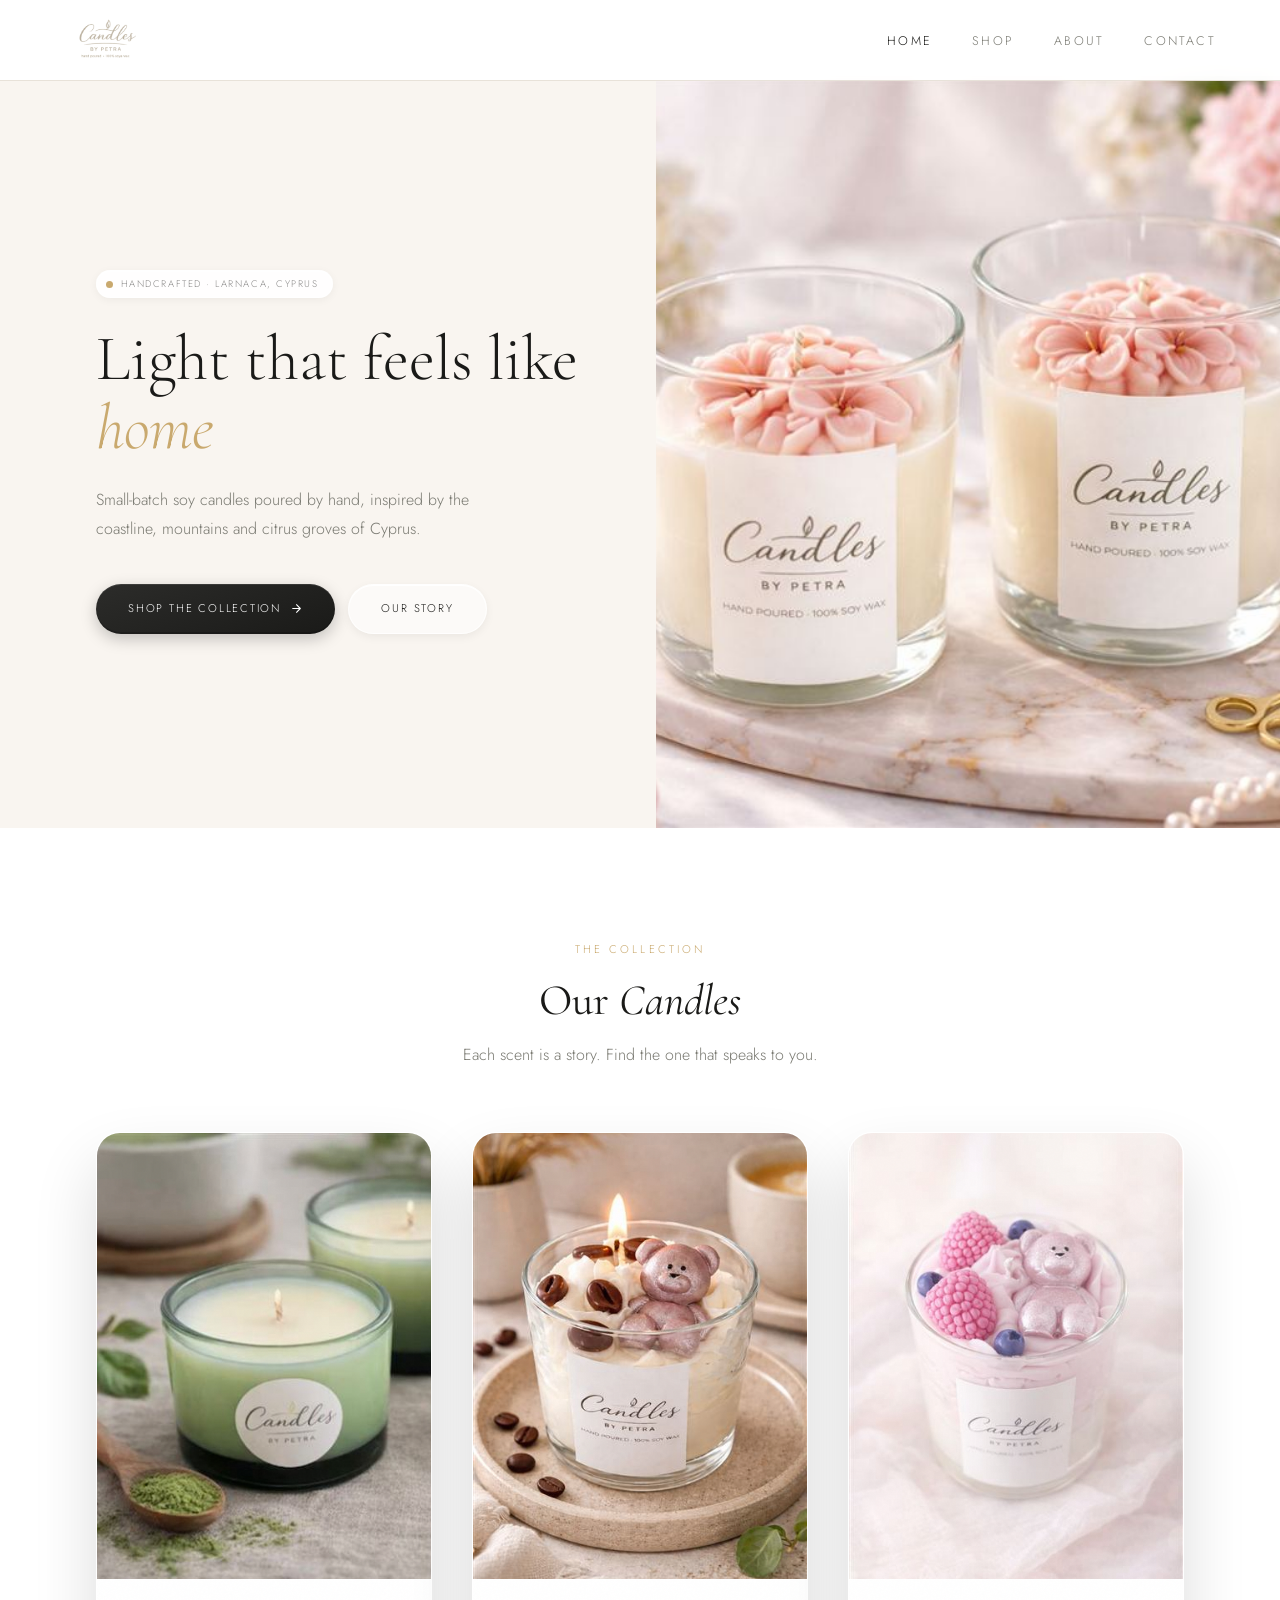
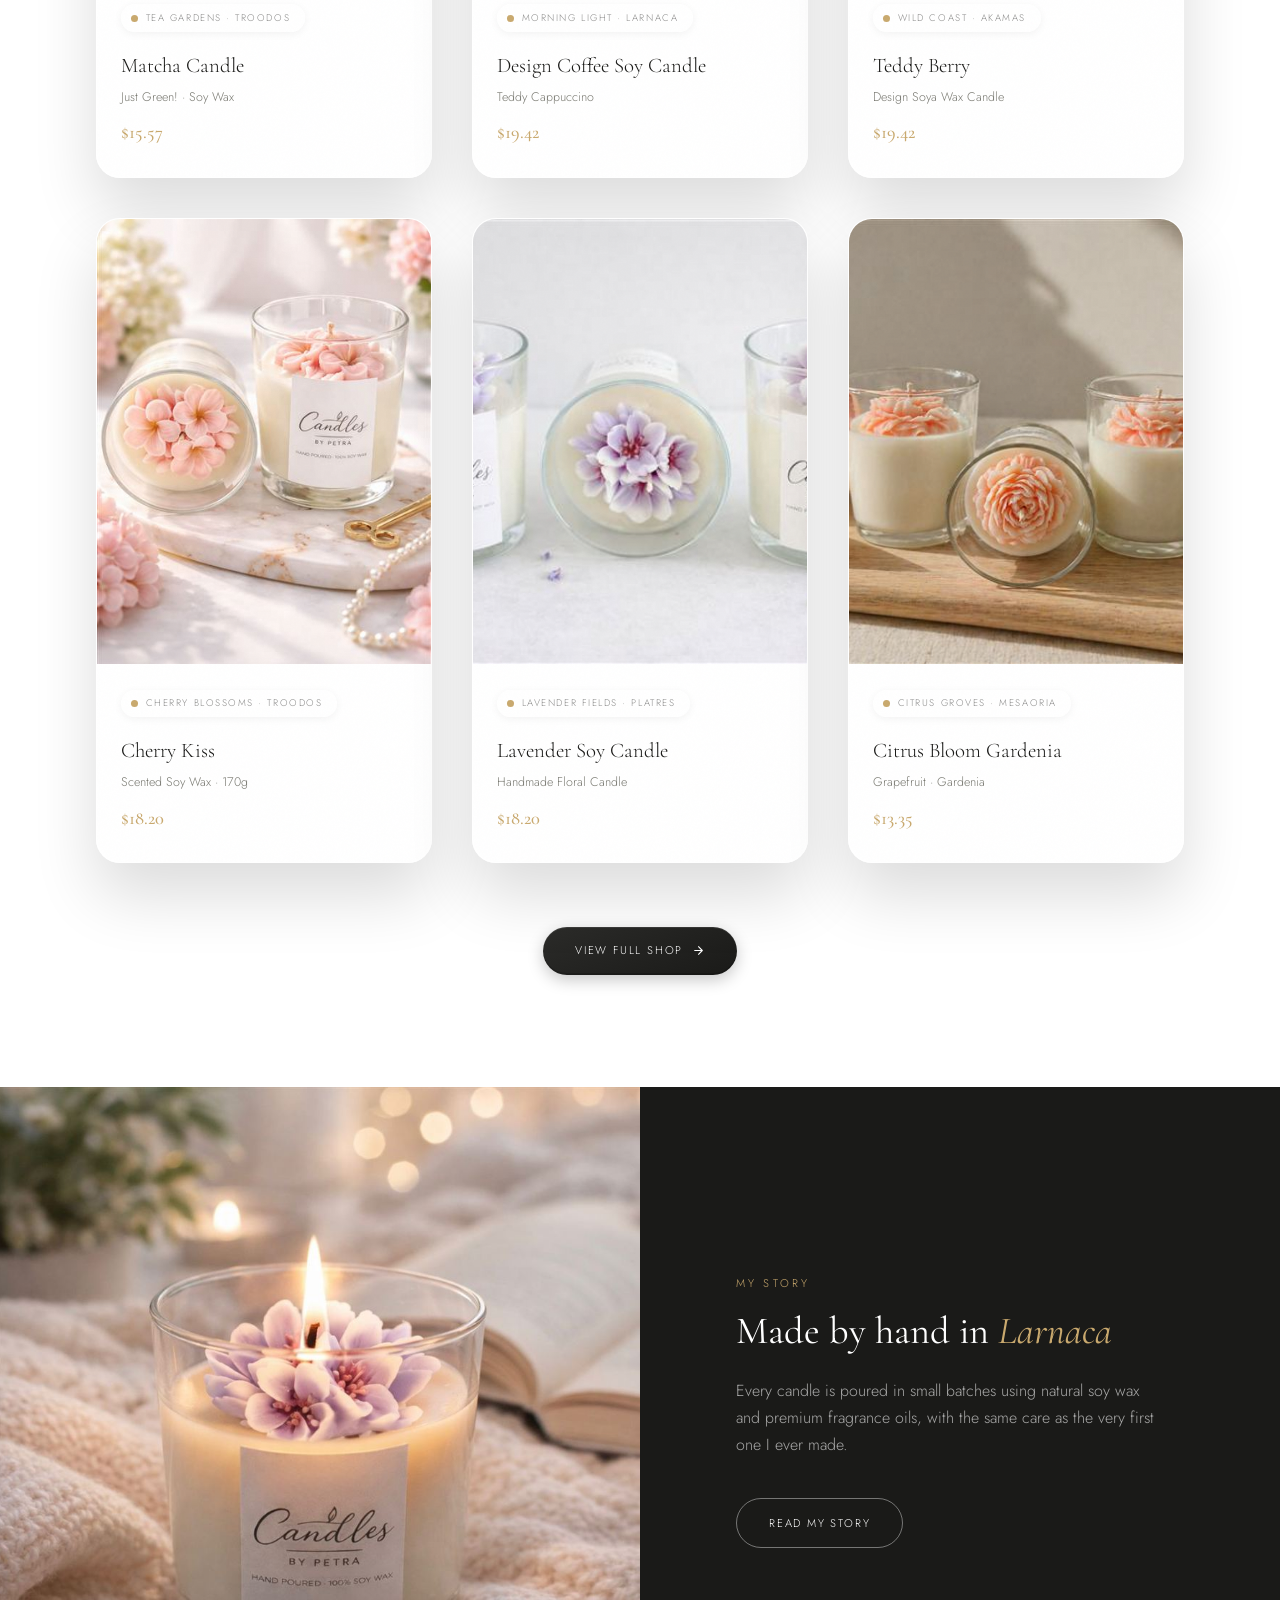
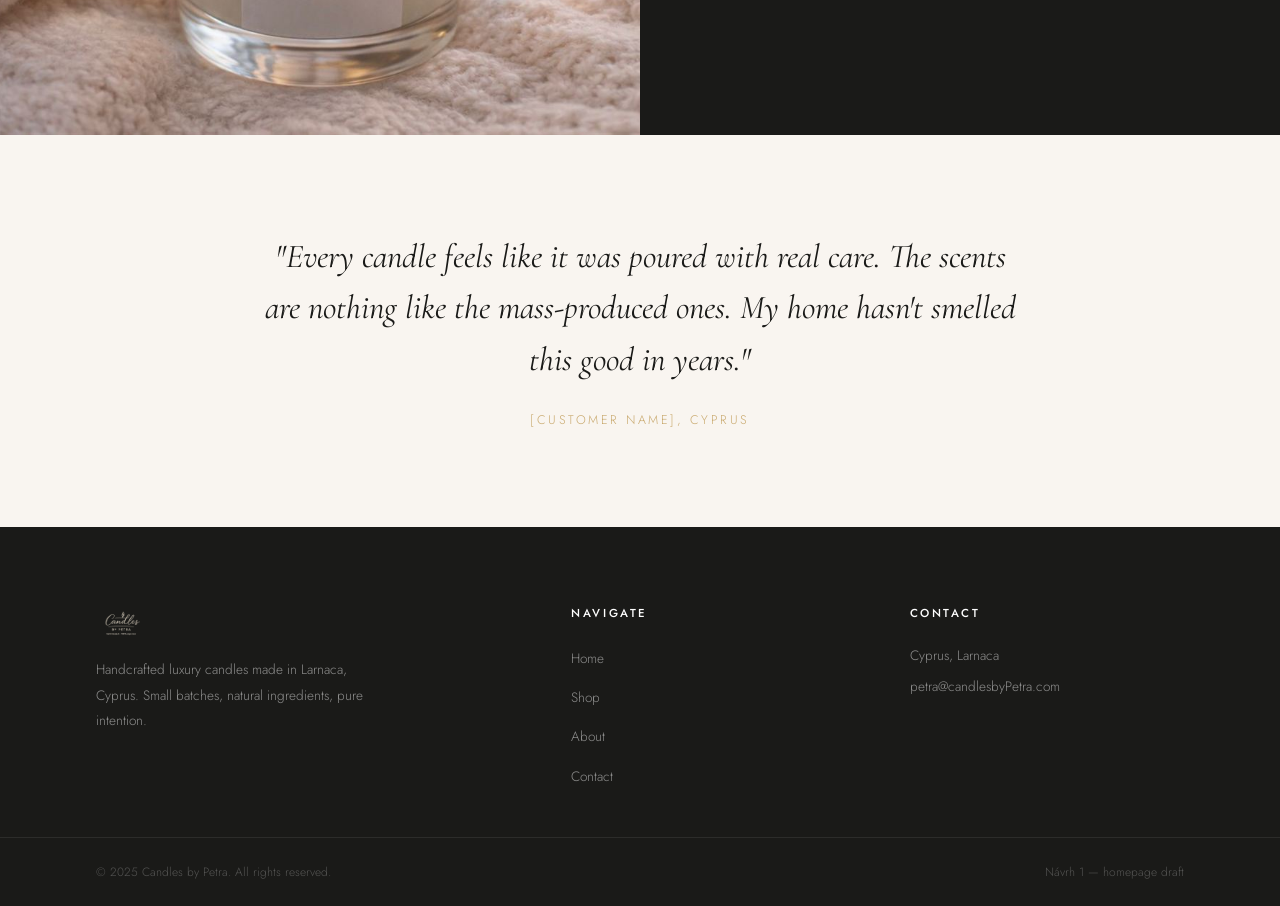
==== index.html @ 64646a5d "Initial commit: Návrh 1 homepage draft Standalone scrolling homepage design for Candles by Petra, sp" ====
<!DOCTYPE html>
<html lang="en">
<head>
  <meta charset="UTF-8">
  <meta name="viewport" content="width=device-width, initial-scale=1.0">
  <title>Candles by Petra — Handcrafted Luxury Candles, Cyprus</title>
  <meta name="description" content="Handcrafted luxury candles made with love in Cyprus. Natural ingredients, unique scents, pure artisan quality.">
  <link href="https://fonts.googleapis.com/css2?family=Cormorant+Garamond:ital,wght@0,300;0,400;0,600;1,400&family=Jost:wght@200;300;400;500&display=swap" rel="stylesheet">
  <style>
    *, *::before, *::after { box-sizing:border-box; margin:0; padding:0; }
    :root { --gold:#c9a96e; --dark:#1a1a18; --border:#e8e2d9; --grey:#7a7a72; --cream:#f9f5f0; --white:#ffffff; }

    html { scroll-behavior:smooth; }
    body {
      background-color:var(--cream); color:var(--dark);
      font-family:'Jost',sans-serif; font-weight:300; font-size:16px; line-height:1.7;
    }
    h1,h2,h3,h4 { font-family:'Cormorant Garamond',serif; font-weight:400; line-height:1.15; }
    a { color:inherit; text-decoration:none; }
    img { display:block; max-width:100%; }

    /* ── NAV ── */
    nav {
      position:fixed; top:0; left:0; right:0; z-index:100;
      display:flex; align-items:center; justify-content:space-between;
      padding:.75rem 4rem;
      background-color:rgba(255,255,255,.97); backdrop-filter:blur(8px);
      border-bottom:1px solid var(--border);
    }
    .nav-logo img { height:56px; width:auto; display:block; }
    .nav-links { display:flex; gap:2.5rem; list-style:none; }
    .nav-links a { font-size:.78rem; letter-spacing:.18em; text-transform:uppercase; color:var(--grey); transition:color .3s; }
    .nav-links a:hover, .nav-links a.active { color:var(--dark); }

    .nav-hamburger {
      display:none; background:none; border:none; cursor:pointer;
      color:var(--grey); transition:color .2s;
      align-items:center; justify-content:center;
      width:36px; height:36px; flex-shrink:0; padding:0;
    }
    .nav-hamburger:hover { color:var(--dark); }

    .nav-mobile-menu {
      display:none; position:fixed; inset:0; z-index:1000;
      background:rgba(249,245,240,.98);
      flex-direction:column; align-items:center; justify-content:center; gap:2.5rem;
    }
    .nav-mobile-menu.open { display:flex; }
    .nav-mobile-menu a {
      font-family:'Cormorant Garamond',serif; font-size:2.2rem; font-weight:400; font-style:italic;
      color:rgba(26,26,24,.38); transition:color .25s;
    }
    .nav-mobile-menu a:hover, .nav-mobile-menu a.active { color:var(--dark); }
    .nav-mobile-close {
      position:absolute; top:1.5rem; right:1.5rem;
      background:none; border:none; cursor:pointer;
      color:rgba(26,26,24,.35); font-size:2rem; line-height:1; padding:.25rem; transition:color .2s;
    }
    .nav-mobile-close:hover { color:var(--dark); }

    /* ── SHARED COMPONENTS ── */
    .section-label { display:block; font-size:.7rem; letter-spacing:.28em; text-transform:uppercase; color:var(--gold); margin-bottom:1rem; }

    .card {
      position:relative; background:rgba(255,255,255,.84);
      border-radius:24px; border:1px solid rgba(255,255,255,.75);
      box-shadow:0 32px 64px rgba(0,0,0,.14);
    }
    .card::after {
      content:''; position:absolute; inset:0; z-index:99; pointer-events:none; border-radius:inherit;
      background-image:url("data:image/svg+xml,%3Csvg viewBox='0 0 200 200' xmlns='http://www.w3.org/2000/svg'%3E%3Cfilter id='n'%3E%3CfeTurbulence type='fractalNoise' baseFrequency='0.75' numOctaves='4' stitchTiles='stitch'/%3E%3C/filter%3E%3Crect width='100%25' height='100%25' filter='url(%23n)' opacity='0.038'/%3E%3C/svg%3E");
      opacity:.5;
    }

    .origin-badge {
      display:inline-flex; align-items:center; gap:.5rem;
      background:rgba(255,255,255,.88); border:1px solid rgba(255,255,255,.9); border-radius:100px;
      padding:.3rem .85rem .3rem .55rem; width:fit-content;
      box-shadow:0 2px 8px rgba(0,0,0,.05), 0 1px 0 rgba(255,255,255,.9) inset;
    }
    .origin-dot { width:7px; height:7px; border-radius:50%; background:var(--gold); flex-shrink:0; }
    .origin-label { font-size:.6rem; letter-spacing:.16em; text-transform:uppercase; color:rgba(26,26,24,.5); }

    .btn-pill {
      display:inline-flex; align-items:center; justify-content:center; gap:.55rem;
      padding:.9rem 2rem; border-radius:100px;
      font-family:'Jost',sans-serif; font-size:.7rem; letter-spacing:.16em; text-transform:uppercase;
      border:none; cursor:pointer; transition:transform .12s ease, box-shadow .12s ease, background .2s;
    }
    .btn-pill-dark {
      background:linear-gradient(160deg,#2c2c2a,#1a1a18); color:#fff;
      box-shadow:0 5px 16px rgba(0,0,0,.22), 0 1px 0 rgba(255,255,255,.09) inset, 0 -2px 0 rgba(0,0,0,.18) inset;
    }
    .btn-pill-dark:hover { transform:translateY(-2px); box-shadow:0 9px 22px rgba(0,0,0,.26), 0 1px 0 rgba(255,255,255,.09) inset; }

    .btn-pill-ghost {
      background:rgba(255,255,255,.5); color:var(--dark);
      border:1px solid rgba(255,255,255,.8);
      box-shadow:0 3px 10px rgba(0,0,0,.06), 0 1px 0 rgba(255,255,255,.95) inset;
    }
    .btn-pill-ghost:hover { background:rgba(255,255,255,.75); transform:translateY(-2px); }

    .btn-pill-ghost-light {
      background:transparent; color:#fff; border:1px solid rgba(255,255,255,.4);
    }
    .btn-pill-ghost-light:hover { background:rgba(255,255,255,.12); transform:translateY(-2px); border-color:rgba(255,255,255,.7); }

    .watermark-text {
      position:absolute; top:50%; left:50%; transform:translate(-50%,-50%);
      font-family:'Cormorant Garamond',serif; font-size:clamp(4.5rem,14vw,12rem);
      font-weight:600; line-height:1; white-space:nowrap; letter-spacing:-.01em;
      color:rgba(201,169,110,.09); pointer-events:none; z-index:0; user-select:none;
    }

    /* ── HERO ── */
    .hero {
      position:relative; overflow:hidden;
      display:grid; grid-template-columns:1.05fr 1fr; align-items:stretch;
      min-height:92vh; padding-top:76px;
    }
    .hero-content {
      position:relative; z-index:2;
      display:flex; flex-direction:column; justify-content:center;
      padding:3rem 4rem 3rem 6rem;
    }
    .hero-content .origin-badge { margin-bottom:1.6rem; }
    .hero-title { font-size:clamp(2.8rem,5vw,5.2rem); font-weight:300; line-height:1.08; margin-bottom:1.5rem; }
    .hero-title em { font-style:italic; color:var(--gold); }
    .hero-subtitle { color:var(--grey); max-width:420px; margin-bottom:2.5rem; font-size:1rem; line-height:1.8; }
    .hero-actions { display:flex; gap:.85rem; flex-wrap:wrap; }
    .hero-image { position:relative; overflow:hidden; }
    .hero-image img { width:100%; height:100%; object-fit:cover; display:block; }

    /* ── FEATURED ── */
    .featured { position:relative; padding:7rem 6rem; background:var(--white); }
    .featured-header { position:relative; z-index:1; text-align:center; max-width:640px; margin:0 auto 4rem; }
    .featured-header h2 { font-size:clamp(2.2rem,3.4vw,3.2rem); }
    .featured-header h2 em { font-style:italic; }
    .featured-header p { color:var(--grey); margin-top:1rem; }

    .products-grid { display:grid; grid-template-columns:repeat(3,1fr); gap:2.5rem; max-width:1200px; margin:0 auto; }
    .product-card { overflow:hidden; }
    .product-image { aspect-ratio:3/4; overflow:hidden; position:relative; }
    .product-image img { width:100%; height:100%; object-fit:cover; display:block; transition:transform .5s ease; }
    .product-card:hover .product-image img { transform:scale(1.05); }
    .product-card-body { padding:1.5rem 1.5rem 1.75rem; }
    .product-card .origin-badge { margin-bottom:1rem; }
    .product-name { font-family:'Cormorant Garamond',serif; font-size:1.3rem; margin-bottom:.2rem; }
    .product-scent { font-size:.78rem; color:var(--grey); margin-bottom:.6rem; }
    .product-price { font-family:'Cormorant Garamond',serif; font-size:1.15rem; color:var(--gold); font-weight:500; }

    .featured-cta { text-align:center; margin-top:4rem; }

    /* ── ABOUT TEASER ── */
    .about-teaser { display:grid; grid-template-columns:1fr 1fr; min-height:72vh; }
    .about-teaser-image { overflow:hidden; }
    .about-teaser-image img { width:100%; height:100%; object-fit:cover; }
    .about-teaser-content {
      background:var(--dark); color:#fff;
      display:flex; flex-direction:column; justify-content:center; padding:6rem;
    }
    .about-teaser-content h2 { font-size:clamp(2rem,3vw,3rem); color:#fff; margin-bottom:1.5rem; }
    .about-teaser-content h2 em { font-style:italic; color:var(--gold); }
    .about-teaser-content p { color:rgba(255,255,255,.62); max-width:420px; margin-bottom:2.5rem; }

    /* ── TESTIMONIAL ── */
    .testimonial-section { padding:6rem; text-align:center; background:var(--cream); }
    .testimonial-quote {
      font-family:'Cormorant Garamond',serif; font-style:italic; font-weight:400;
      font-size:clamp(1.5rem,2.6vw,2.3rem); line-height:1.55; max-width:760px; margin:0 auto 1.5rem; color:var(--dark);
    }
    .testimonial-author { font-size:.78rem; letter-spacing:.2em; text-transform:uppercase; color:var(--gold); }

    /* ── FOOTER ── */
    footer {
      background:var(--dark); color:rgba(255,255,255,.5);
      padding:5rem 6rem 3rem; display:grid; grid-template-columns:1.5fr 1fr 1fr; gap:4rem;
    }
    .footer-logo { display:block; margin-bottom:1rem; opacity:.9; }
    .footer-logo img { height:34px; width:auto; }
    .footer-brand p { font-size:.85rem; line-height:1.9; max-width:280px; }
    .footer-col h4 { color:#fff; font-family:'Jost',sans-serif; font-size:.72rem; font-weight:500; letter-spacing:.22em; text-transform:uppercase; margin-bottom:1.5rem; }
    .footer-col ul { list-style:none; display:flex; flex-direction:column; gap:.75rem; }
    .footer-col a { font-size:.85rem; color:rgba(255,255,255,.5); transition:color .3s; }
    .footer-col a:hover { color:var(--gold); }
    .footer-col p { font-size:.85rem; margin-bottom:.5rem; }
    .footer-bottom {
      background:var(--dark); border-top:1px solid rgba(255,255,255,.08);
      padding:1.5rem 6rem; font-size:.75rem; color:rgba(255,255,255,.25);
      display:flex; justify-content:space-between;
    }

    /* ── RESPONSIVE ── */
    @media (max-width:1024px) {
      nav { padding:1.1rem 2rem; }
      .hero { grid-template-columns:1fr; min-height:auto; }
      .hero-image { height:52vh; order:-1; }
      .hero-content { padding:3rem 2.5rem; }
      .featured { padding:5rem 2.5rem; }
      .products-grid { grid-template-columns:repeat(2,1fr); }
      .about-teaser { grid-template-columns:1fr; }
      .about-teaser-image { height:48vh; }
      .about-teaser-content { padding:4rem 2.5rem; }
      .testimonial-section { padding:4.5rem 2.5rem; }
      footer { grid-template-columns:1fr 1fr; padding:4rem 2.5rem 2.5rem; gap:2.5rem; }
      .footer-bottom { padding:1rem 2.5rem; }
    }

    @media (max-width:600px) {
      nav { padding:.75rem 1.25rem; }
      .nav-logo img { height:42px; }
      .nav-links { display:none; }
      .nav-hamburger { display:flex; }

      .hero { padding-top:64px; }
      .hero-image { height:42vh; }
      .hero-content { padding:2.25rem 1.25rem; }
      .hero-title { font-size:clamp(2.1rem,8vw,2.8rem); }
      .hero-subtitle { font-size:.9rem; }
      .btn-pill { padding:.75rem 1.4rem; font-size:.65rem; }

      .featured { padding:3.5rem 1.25rem; }
      .featured-header { margin-bottom:2.25rem; }
      .products-grid { grid-template-columns:repeat(2,1fr); gap:1rem .75rem; }
      .product-card-body { padding:1rem 1rem 1.25rem; }
      .product-card .origin-badge { margin-bottom:.6rem; padding:.22rem .6rem .22rem .4rem; }
      .product-card .origin-label { font-size:.52rem; }
      .product-name { font-size:1.05rem; }
      .product-scent { font-size:.7rem; }
      .product-price { font-size:1rem; }

      .about-teaser-image { height:38vh; }
      .about-teaser-content { padding:3rem 1.25rem; }
      .testimonial-section { padding:3.5rem 1.25rem; }

      footer { grid-template-columns:1fr; padding:3rem 1.25rem 2rem; gap:2rem; }
      .footer-bottom { padding:1rem 1.25rem; flex-direction:column; gap:.5rem; }
    }
  </style>
</head>
<body>

  <!-- NAV -->
  <nav>
    <a class="nav-logo" href="index.html">
      <img src="images/logo.png" alt="Candles by Petra">
    </a>
    <ul class="nav-links">
      <li><a href="index.html" class="active">Home</a></li>
      <li><a href="https://husbauervojta.github.io/Candle-by-Petra/pages/shop/shop.html">Shop</a></li>
      <li><a href="https://husbauervojta.github.io/Candle-by-Petra/pages/about/about.html">About</a></li>
      <li><a href="https://husbauervojta.github.io/Candle-by-Petra/pages/contact/contact.html">Contact</a></li>
    </ul>
    <button class="nav-hamburger" onclick="toggleMobileMenu()" aria-label="Menu">
      <svg width="22" height="16" viewBox="0 0 22 16" fill="none" stroke="currentColor" stroke-width="2" stroke-linecap="round">
        <line x1="0" y1="1" x2="22" y2="1"/><line x1="0" y1="8" x2="22" y2="8"/><line x1="0" y1="15" x2="22" y2="15"/>
      </svg>
    </button>
  </nav>

  <div id="mobile-menu" class="nav-mobile-menu">
    <button class="nav-mobile-close" onclick="toggleMobileMenu()">&times;</button>
    <a href="index.html" class="active">Home</a>
    <a href="https://husbauervojta.github.io/Candle-by-Petra/pages/shop/shop.html">Shop</a>
    <a href="https://husbauervojta.github.io/Candle-by-Petra/pages/about/about.html">About</a>
    <a href="https://husbauervojta.github.io/Candle-by-Petra/pages/contact/contact.html">Contact</a>
  </div>

  <!-- HERO -->
  <section class="hero">
    <div class="hero-content">
      <div class="origin-badge">
        <div class="origin-dot"></div>
        <span class="origin-label">Handcrafted &middot; Larnaca, Cyprus</span>
      </div>
      <h1 class="hero-title">Light that feels like<br><em>home</em></h1>
      <p class="hero-subtitle">Small-batch soy candles poured by hand, inspired by the coastline, mountains and citrus groves of Cyprus.</p>
      <div class="hero-actions">
        <a class="btn-pill btn-pill-dark" href="https://husbauervojta.github.io/Candle-by-Petra/pages/shop/shop.html">
          Shop the Collection
          <svg width="13" height="13" viewBox="0 0 24 24" fill="none" stroke="currentColor" stroke-width="2" stroke-linecap="round" stroke-linejoin="round"><path d="M5 12h14M12 5l7 7-7 7"/></svg>
        </a>
        <a class="btn-pill btn-pill-ghost" href="https://husbauervojta.github.io/Candle-by-Petra/pages/about/about.html">Our Story</a>
      </div>
    </div>
    <div class="hero-image">
      <img src="images/cherry-hero.jpg" alt="Cherry Kiss candles">
    </div>
  </section>

  <!-- FEATURED -->
  <section class="featured">
    <div class="featured-header">
      <span class="section-label">The Collection</span>
      <h2>Our <em>Candles</em></h2>
      <p>Each scent is a story. Find the one that speaks to you.</p>
    </div>

    <div class="products-grid">
      <div class="product-card card">
        <div class="product-image"><img src="images/matcha.jpg" alt="Matcha Candle"></div>
        <div class="product-card-body">
          <div class="origin-badge"><div class="origin-dot"></div><span class="origin-label">Tea gardens &middot; Troodos</span></div>
          <p class="product-name">Matcha Candle</p>
          <p class="product-scent">Just Green! &middot; Soy Wax</p>
          <p class="product-price">$15.57</p>
        </div>
      </div>
      <div class="product-card card">
        <div class="product-image"><img src="images/coffee.jpg" alt="Design Coffee Soy Candle"></div>
        <div class="product-card-body">
          <div class="origin-badge"><div class="origin-dot"></div><span class="origin-label">Morning light &middot; Larnaca</span></div>
          <p class="product-name">Design Coffee Soy Candle</p>
          <p class="product-scent">Teddy Cappuccino</p>
          <p class="product-price">$19.42</p>
        </div>
      </div>
      <div class="product-card card">
        <div class="product-image"><img src="images/berry.jpg" alt="Teddy Berry"></div>
        <div class="product-card-body">
          <div class="origin-badge"><div class="origin-dot"></div><span class="origin-label">Wild coast &middot; Akamas</span></div>
          <p class="product-name">Teddy Berry</p>
          <p class="product-scent">Design Soya Wax Candle</p>
          <p class="product-price">$19.42</p>
        </div>
      </div>
      <div class="product-card card">
        <div class="product-image"><img src="images/cherry.jpg" alt="Cherry Kiss"></div>
        <div class="product-card-body">
          <div class="origin-badge"><div class="origin-dot"></div><span class="origin-label">Cherry blossoms &middot; Troodos</span></div>
          <p class="product-name">Cherry Kiss</p>
          <p class="product-scent">Scented Soy Wax &middot; 170g</p>
          <p class="product-price">$18.20</p>
        </div>
      </div>
      <div class="product-card card">
        <div class="product-image"><img src="images/lavender.jpg" alt="Lavender Soy Candle"></div>
        <div class="product-card-body">
          <div class="origin-badge"><div class="origin-dot"></div><span class="origin-label">Lavender fields &middot; Platres</span></div>
          <p class="product-name">Lavender Soy Candle</p>
          <p class="product-scent">Handmade Floral Candle</p>
          <p class="product-price">$18.20</p>
        </div>
      </div>
      <div class="product-card card">
        <div class="product-image"><img src="images/citrus.jpg" alt="Citrus Bloom Gardenia"></div>
        <div class="product-card-body">
          <div class="origin-badge"><div class="origin-dot"></div><span class="origin-label">Citrus groves &middot; Mesaoria</span></div>
          <p class="product-name">Citrus Bloom Gardenia</p>
          <p class="product-scent">Grapefruit &middot; Gardenia</p>
          <p class="product-price">$13.35</p>
        </div>
      </div>
    </div>

    <div class="featured-cta">
      <a class="btn-pill btn-pill-dark" href="https://husbauervojta.github.io/Candle-by-Petra/pages/shop/shop.html">
        View Full Shop
        <svg width="13" height="13" viewBox="0 0 24 24" fill="none" stroke="currentColor" stroke-width="2" stroke-linecap="round" stroke-linejoin="round"><path d="M5 12h14M12 5l7 7-7 7"/></svg>
      </a>
    </div>
  </section>

  <!-- ABOUT TEASER -->
  <section class="about-teaser">
    <div class="about-teaser-image">
      <img src="images/lavender-cozy.jpg" alt="A lit Candles by Petra candle surrounded by flowers">
    </div>
    <div class="about-teaser-content">
      <span class="section-label">My Story</span>
      <h2>Made by hand in <em>Larnaca</em></h2>
      <p>Every candle is poured in small batches using natural soy wax and premium fragrance oils, with the same care as the very first one I ever made.</p>
      <div>
        <a class="btn-pill btn-pill-ghost-light" href="https://husbauervojta.github.io/Candle-by-Petra/pages/about/about.html">Read My Story</a>
      </div>
    </div>
  </section>

  <!-- TESTIMONIAL -->
  <section class="testimonial-section">
    <p class="testimonial-quote">"Every candle feels like it was poured with real care. The scents are nothing like the mass-produced ones. My home hasn't smelled this good in years."</p>
    <p class="testimonial-author">[Customer name], Cyprus</p>
  </section>

  <!-- FOOTER -->
  <footer>
    <div class="footer-brand">
      <a class="footer-logo" href="index.html"><img src="images/logo.png" alt="Candles by Petra"></a>
      <p>Handcrafted luxury candles made in Larnaca, Cyprus. Small batches, natural ingredients, pure intention.</p>
    </div>
    <div class="footer-col">
      <h4>Navigate</h4>
      <ul>
        <li><a href="index.html">Home</a></li>
        <li><a href="https://husbauervojta.github.io/Candle-by-Petra/pages/shop/shop.html">Shop</a></li>
        <li><a href="https://husbauervojta.github.io/Candle-by-Petra/pages/about/about.html">About</a></li>
        <li><a href="https://husbauervojta.github.io/Candle-by-Petra/pages/contact/contact.html">Contact</a></li>
      </ul>
    </div>
    <div class="footer-col">
      <h4>Contact</h4>
      <p>Cyprus, Larnaca</p>
      <p>petra@candlesbyPetra.com</p>
    </div>
  </footer>
  <div class="footer-bottom">
    <span>&copy; 2025 Candles by Petra. All rights reserved.</span>
    <span>Návrh 1 &mdash; homepage draft</span>
  </div>

  <script>
    let mobileMenuScrollY = 0;
    function toggleMobileMenu(){
      const menu = document.getElementById('mobile-menu');
      const isOpen = menu.classList.toggle('open');
      if (isOpen) {
        mobileMenuScrollY = window.scrollY;
        document.body.style.position = 'fixed';
        document.body.style.top = -mobileMenuScrollY + 'px';
        document.body.style.width = '100%';
      } else {
        document.body.style.position = '';
        document.body.style.top = '';
        document.body.style.width = '';
        window.scrollTo(0, mobileMenuScrollY);
      }
    }
  </script>
</body>
</html>
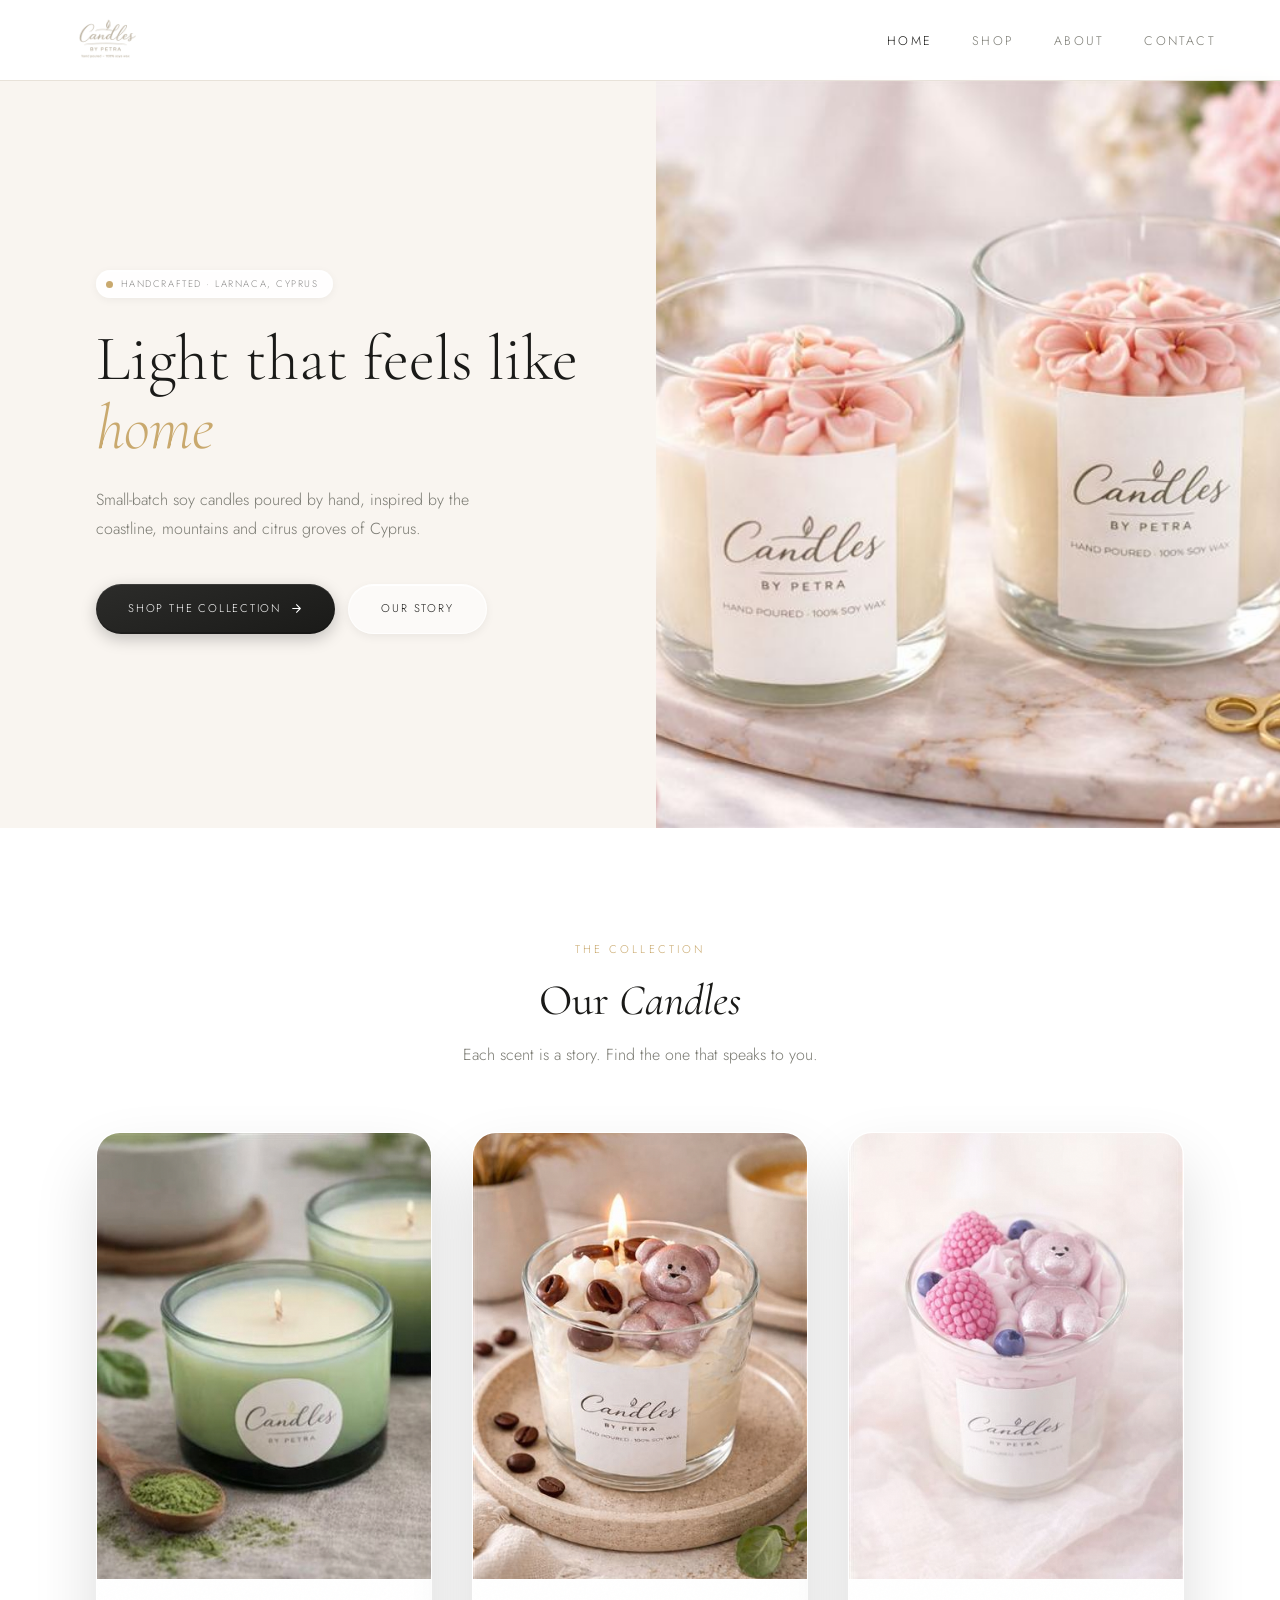
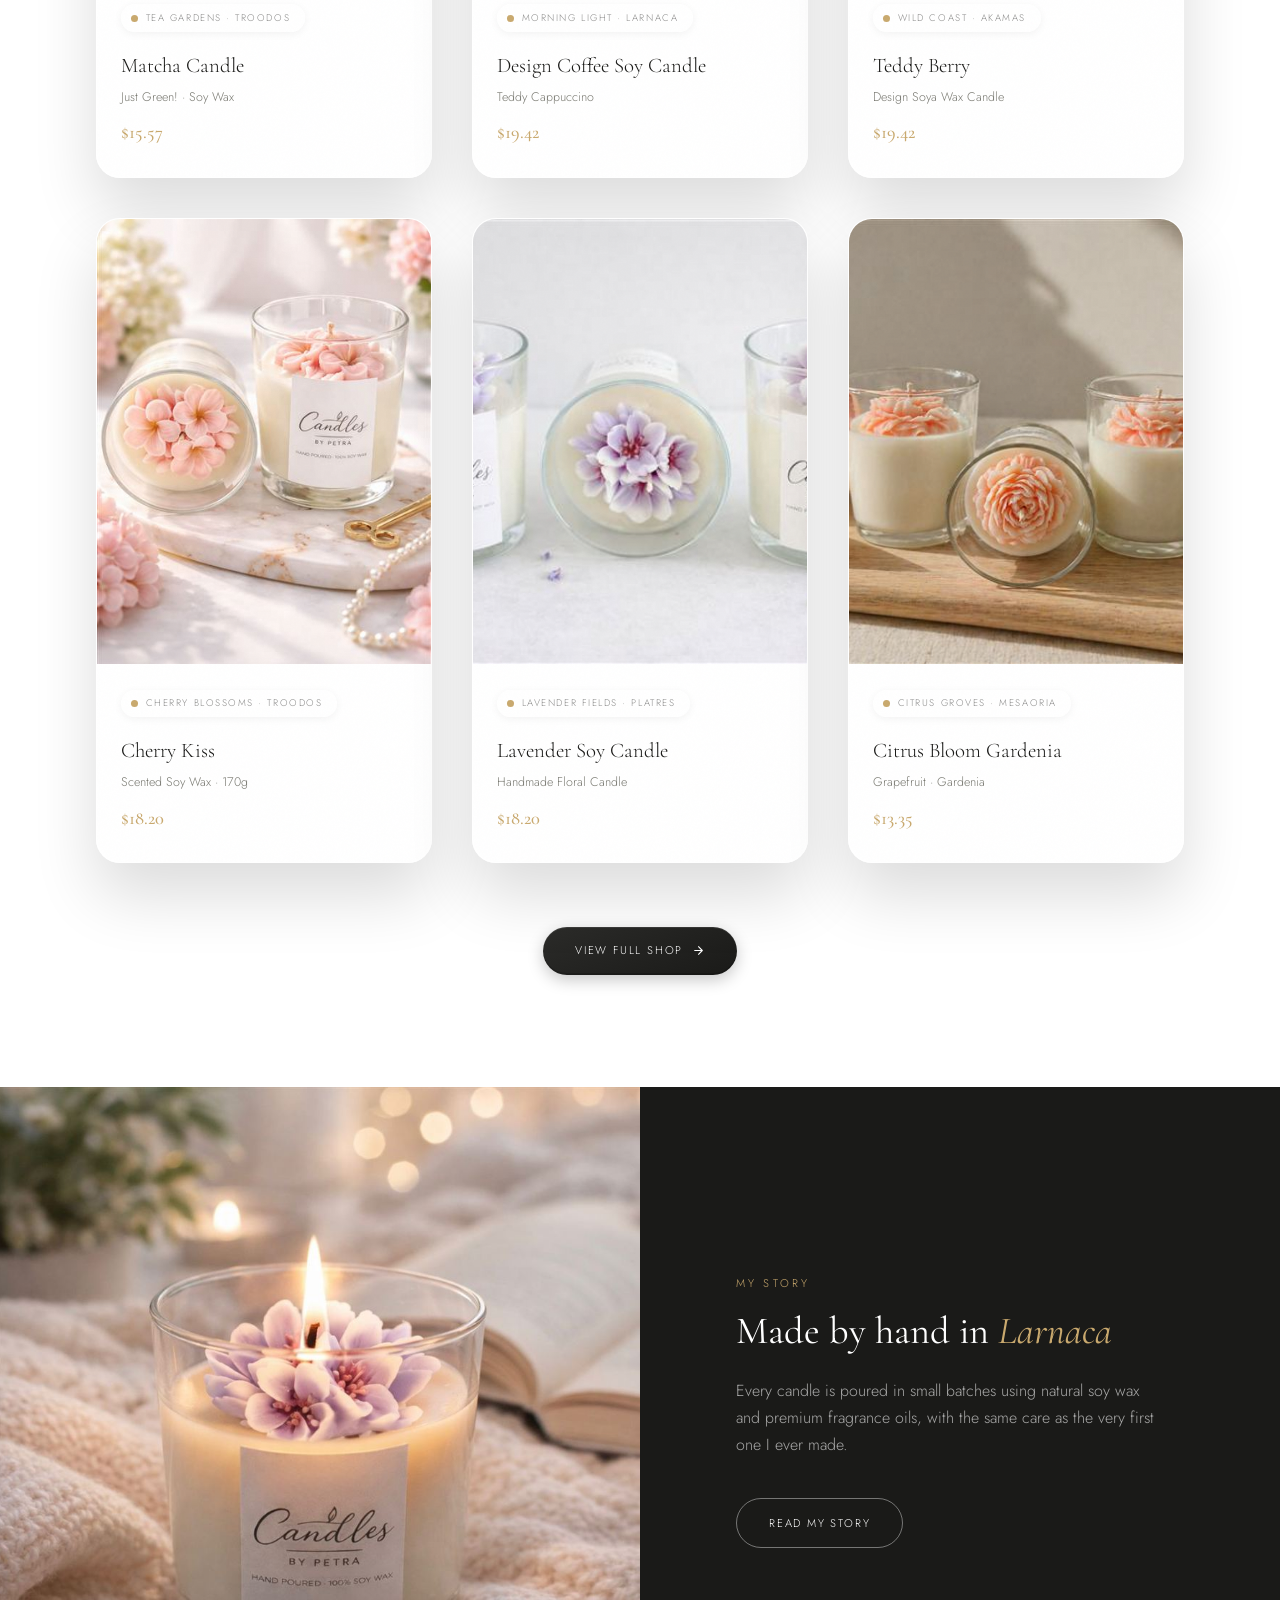
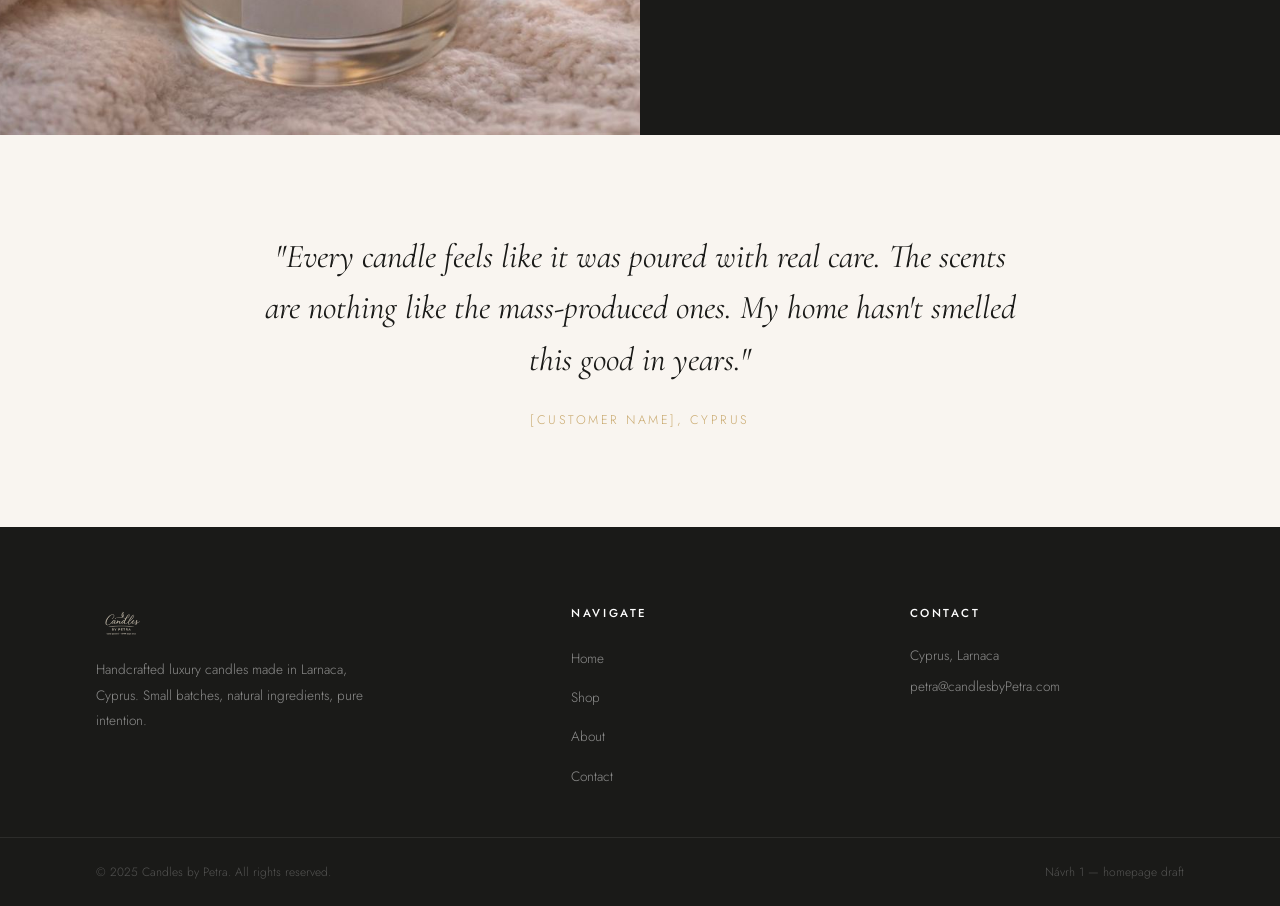
==== commit 999c13f8: "Make Návrh 1 a fully self-contained site Copy the live site's Shop/About/Contact pages (with their c" ====
--- a/index.html
+++ b/index.html
@@ -247,9 +247,9 @@
     </a>
     <ul class="nav-links">
       <li><a href="index.html" class="active">Home</a></li>
-      <li><a href="https://husbauervojta.github.io/Candle-by-Petra/pages/shop/shop.html">Shop</a></li>
-      <li><a href="https://husbauervojta.github.io/Candle-by-Petra/pages/about/about.html">About</a></li>
-      <li><a href="https://husbauervojta.github.io/Candle-by-Petra/pages/contact/contact.html">Contact</a></li>
+      <li><a href="pages/shop/shop.html">Shop</a></li>
+      <li><a href="pages/about/about.html">About</a></li>
+      <li><a href="pages/contact/contact.html">Contact</a></li>
     </ul>
     <button class="nav-hamburger" onclick="toggleMobileMenu()" aria-label="Menu">
       <svg width="22" height="16" viewBox="0 0 22 16" fill="none" stroke="currentColor" stroke-width="2" stroke-linecap="round">
@@ -261,9 +261,9 @@
   <div id="mobile-menu" class="nav-mobile-menu">
     <button class="nav-mobile-close" onclick="toggleMobileMenu()">&times;</button>
     <a href="index.html" class="active">Home</a>
-    <a href="https://husbauervojta.github.io/Candle-by-Petra/pages/shop/shop.html">Shop</a>
-    <a href="https://husbauervojta.github.io/Candle-by-Petra/pages/about/about.html">About</a>
-    <a href="https://husbauervojta.github.io/Candle-by-Petra/pages/contact/contact.html">Contact</a>
+    <a href="pages/shop/shop.html">Shop</a>
+    <a href="pages/about/about.html">About</a>
+    <a href="pages/contact/contact.html">Contact</a>
   </div>
 
   <!-- HERO -->
@@ -276,11 +276,11 @@
       <h1 class="hero-title">Light that feels like<br><em>home</em></h1>
       <p class="hero-subtitle">Small-batch soy candles poured by hand, inspired by the coastline, mountains and citrus groves of Cyprus.</p>
       <div class="hero-actions">
-        <a class="btn-pill btn-pill-dark" href="https://husbauervojta.github.io/Candle-by-Petra/pages/shop/shop.html">
+        <a class="btn-pill btn-pill-dark" href="pages/shop/shop.html">
           Shop the Collection
           <svg width="13" height="13" viewBox="0 0 24 24" fill="none" stroke="currentColor" stroke-width="2" stroke-linecap="round" stroke-linejoin="round"><path d="M5 12h14M12 5l7 7-7 7"/></svg>
         </a>
-        <a class="btn-pill btn-pill-ghost" href="https://husbauervojta.github.io/Candle-by-Petra/pages/about/about.html">Our Story</a>
+        <a class="btn-pill btn-pill-ghost" href="pages/about/about.html">Our Story</a>
       </div>
     </div>
     <div class="hero-image">
@@ -354,7 +354,7 @@
     </div>
 
     <div class="featured-cta">
-      <a class="btn-pill btn-pill-dark" href="https://husbauervojta.github.io/Candle-by-Petra/pages/shop/shop.html">
+      <a class="btn-pill btn-pill-dark" href="pages/shop/shop.html">
         View Full Shop
         <svg width="13" height="13" viewBox="0 0 24 24" fill="none" stroke="currentColor" stroke-width="2" stroke-linecap="round" stroke-linejoin="round"><path d="M5 12h14M12 5l7 7-7 7"/></svg>
       </a>
@@ -371,7 +371,7 @@
       <h2>Made by hand in <em>Larnaca</em></h2>
       <p>Every candle is poured in small batches using natural soy wax and premium fragrance oils, with the same care as the very first one I ever made.</p>
       <div>
-        <a class="btn-pill btn-pill-ghost-light" href="https://husbauervojta.github.io/Candle-by-Petra/pages/about/about.html">Read My Story</a>
+        <a class="btn-pill btn-pill-ghost-light" href="pages/about/about.html">Read My Story</a>
       </div>
     </div>
   </section>
@@ -392,9 +392,9 @@
       <h4>Navigate</h4>
       <ul>
         <li><a href="index.html">Home</a></li>
-        <li><a href="https://husbauervojta.github.io/Candle-by-Petra/pages/shop/shop.html">Shop</a></li>
-        <li><a href="https://husbauervojta.github.io/Candle-by-Petra/pages/about/about.html">About</a></li>
-        <li><a href="https://husbauervojta.github.io/Candle-by-Petra/pages/contact/contact.html">Contact</a></li>
+        <li><a href="pages/shop/shop.html">Shop</a></li>
+        <li><a href="pages/about/about.html">About</a></li>
+        <li><a href="pages/contact/contact.html">Contact</a></li>
       </ul>
     </div>
     <div class="footer-col">
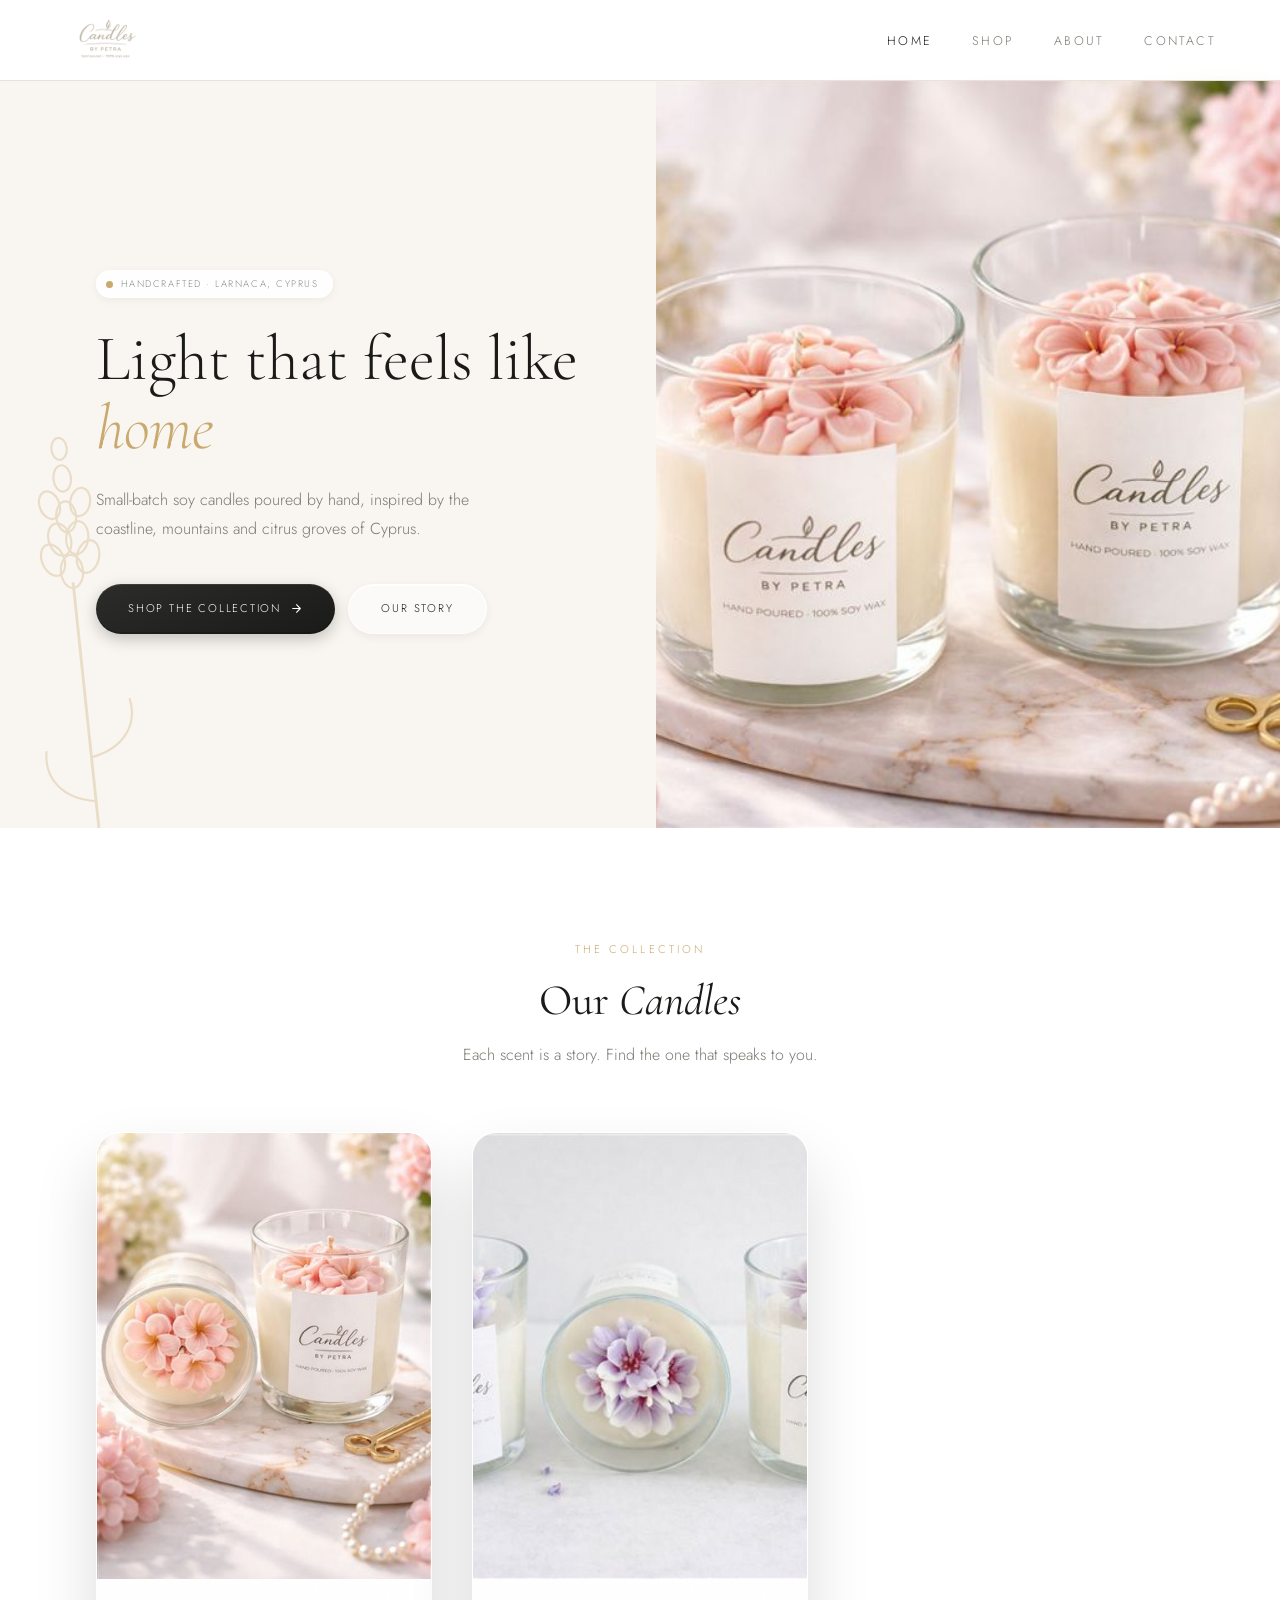
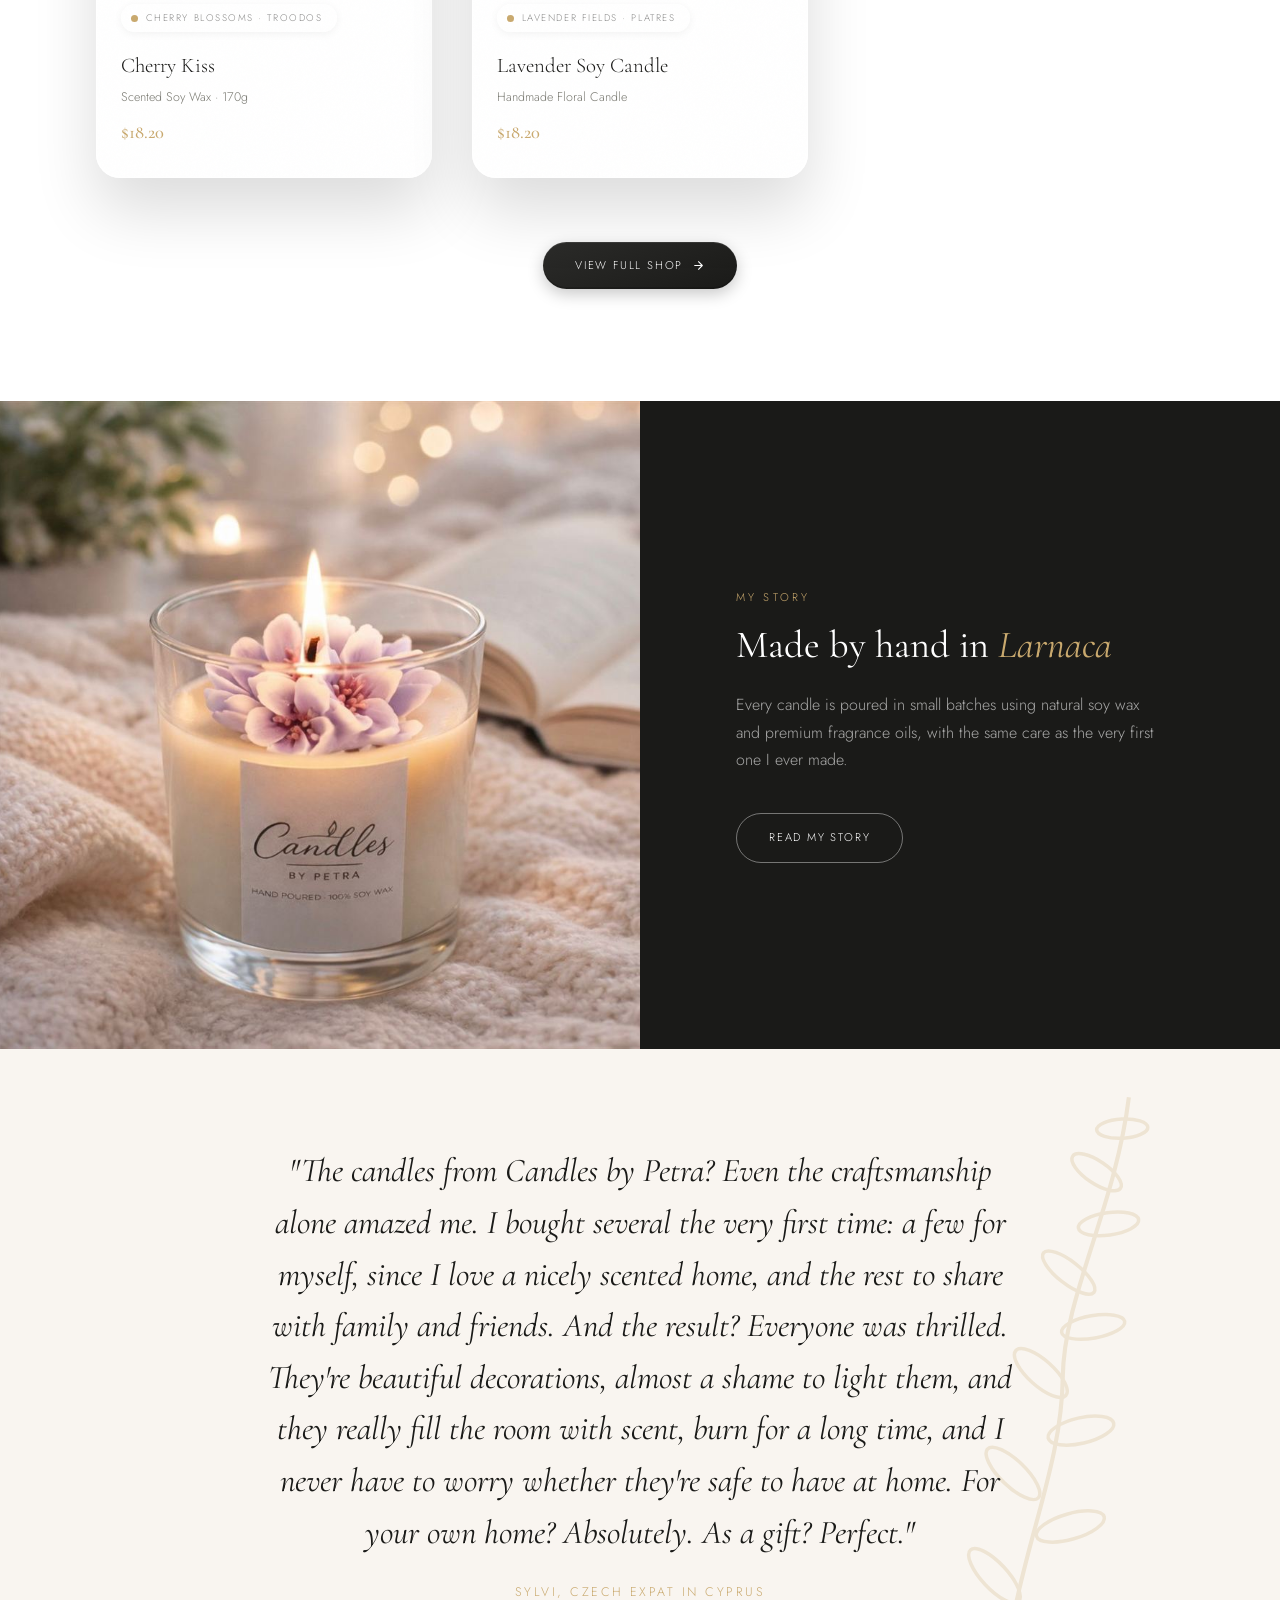
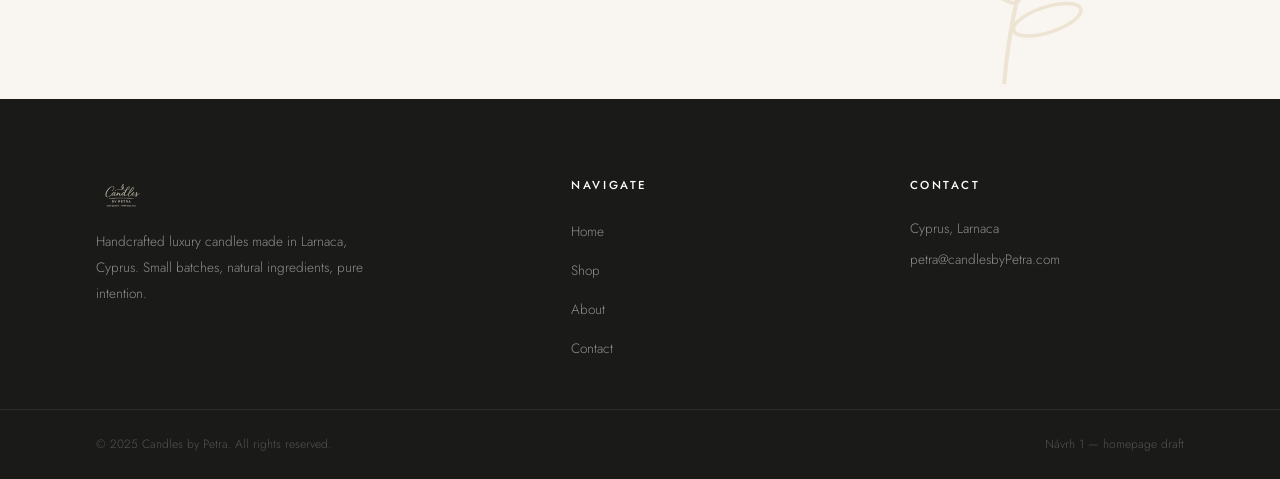
==== commit a9de64a6: "Update copy with Petra's real texts, add botanical motifs, discontinue 4 candles Same content update" ====
--- a/index.html
+++ b/index.html
@@ -119,10 +119,11 @@
       min-height:92vh; padding-top:76px;
     }
     .hero-content {
-      position:relative; z-index:2;
+      position:relative; z-index:2; overflow:hidden;
       display:flex; flex-direction:column; justify-content:center;
       padding:3rem 4rem 3rem 6rem;
     }
+    .hero-content > * { position:relative; z-index:1; }
     .hero-content .origin-badge { margin-bottom:1.6rem; }
     .hero-title { font-size:clamp(2.8rem,5vw,5.2rem); font-weight:300; line-height:1.08; margin-bottom:1.5rem; }
     .hero-title em { font-style:italic; color:var(--gold); }
@@ -164,12 +165,35 @@
     .about-teaser-content p { color:rgba(255,255,255,.62); max-width:420px; margin-bottom:2.5rem; }
 
     /* ── TESTIMONIAL ── */
-    .testimonial-section { padding:6rem; text-align:center; background:var(--cream); }
+    .testimonial-section { position:relative; overflow:hidden; padding:6rem; text-align:center; background:var(--cream); }
     .testimonial-quote {
+      position:relative; z-index:1;
       font-family:'Cormorant Garamond',serif; font-style:italic; font-weight:400;
       font-size:clamp(1.5rem,2.6vw,2.3rem); line-height:1.55; max-width:760px; margin:0 auto 1.5rem; color:var(--dark);
     }
-    .testimonial-author { font-size:.78rem; letter-spacing:.2em; text-transform:uppercase; color:var(--gold); }
+    .testimonial-author { position:relative; z-index:1; font-size:.78rem; letter-spacing:.2em; text-transform:uppercase; color:var(--gold); }
+
+    /* ── BOTANICAL MOTIFS (decorative line art) ── */
+    .motif-olive::before,
+    .motif-lavender::before {
+      content:''; position:absolute; width:320px; height:640px;
+      background-repeat:no-repeat; background-size:contain;
+      opacity:.3; pointer-events:none; z-index:0;
+    }
+    .motif-olive::before {
+      background-image:url("data:image/svg+xml,%3Csvg xmlns='http://www.w3.org/2000/svg' viewBox='0 0 200 400'%3E%3Cpath d='M100,395 C90,320 108,260 96,200 C86,150 106,90 100,20' fill='none' stroke='%23c9a96e' stroke-width='2.6'/%3E%3Cg fill='none' stroke='%23c9a96e' stroke-width='2.2'%3E%3Cellipse cx='118' cy='350' rx='22' ry='8' transform='rotate(-30 118 350)'/%3E%3Cellipse cx='80' cy='330' rx='22' ry='8' transform='rotate(35 80 330)'/%3E%3Cellipse cx='120' cy='290' rx='22' ry='8' transform='rotate(-28 120 290)'/%3E%3Cellipse cx='78' cy='265' rx='22' ry='8' transform='rotate(32 78 265)'/%3E%3Cellipse cx='114' cy='230' rx='21' ry='8' transform='rotate(-25 114 230)'/%3E%3Cellipse cx='82' cy='200' rx='21' ry='8' transform='rotate(30 82 200)'/%3E%3Cellipse cx='108' cy='165' rx='20' ry='7' transform='rotate(-22 108 165)'/%3E%3Cellipse cx='86' cy='135' rx='20' ry='7' transform='rotate(26 86 135)'/%3E%3Cellipse cx='104' cy='100' rx='19' ry='7' transform='rotate(-20 104 100)'/%3E%3Cellipse cx='90' cy='70' rx='18' ry='7' transform='rotate(22 90 70)'/%3E%3Cellipse cx='100' cy='40' rx='16' ry='6' transform='rotate(-15 100 40)'/%3E%3C/g%3E%3C/svg%3E");
+    }
+    .motif-lavender::before {
+      background-image:url("data:image/svg+xml,%3Csvg xmlns='http://www.w3.org/2000/svg' viewBox='0 0 200 400'%3E%3Cpath d='M100,395 L100,140' fill='none' stroke='%23c9a96e' stroke-width='2.6'/%3E%3Cpath d='M100,340 C70,335 55,315 60,290' fill='none' stroke='%23c9a96e' stroke-width='2'/%3E%3Cpath d='M100,300 C130,295 145,275 140,250' fill='none' stroke='%23c9a96e' stroke-width='2'/%3E%3Cg fill='none' stroke='%23c9a96e' stroke-width='2'%3E%3Cellipse cx='100' cy='130' rx='10' ry='15'/%3E%3Cellipse cx='84' cy='118' rx='10' ry='15' transform='rotate(-18 84 118)'/%3E%3Cellipse cx='116' cy='118' rx='10' ry='15' transform='rotate(18 116 118)'/%3E%3Cellipse cx='92' cy='100' rx='10' ry='15' transform='rotate(-12 92 100)'/%3E%3Cellipse cx='108' cy='100' rx='10' ry='15' transform='rotate(12 108 100)'/%3E%3Cellipse cx='100' cy='80' rx='9' ry='14'/%3E%3Cellipse cx='86' cy='68' rx='9' ry='13' transform='rotate(-15 86 68)'/%3E%3Cellipse cx='114' cy='68' rx='9' ry='13' transform='rotate(15 114 68)'/%3E%3Cellipse cx='100' cy='45' rx='8' ry='12'/%3E%3Cellipse cx='100' cy='18' rx='7' ry='10'/%3E%3C/g%3E%3C/svg%3E");
+    }
+    .hero-content.motif-lavender::before { width:220px; height:440px; bottom:-40px; left:-30px; transform:rotate(-6deg); }
+    .testimonial-section.motif-olive::before { top:10px; right:4%; transform:rotate(12deg); opacity:.22; }
+    @media (max-width:700px) {
+      .motif-olive::before, .motif-lavender::before { width:200px; height:400px; opacity:.18; }
+    }
+    @media (max-width:480px) {
+      .motif-olive::before, .motif-lavender::before { display:none; }
+    }
 
     /* ── FOOTER ── */
     footer {
@@ -268,7 +292,7 @@
 
   <!-- HERO -->
   <section class="hero">
-    <div class="hero-content">
+    <div class="hero-content motif-lavender">
       <div class="origin-badge">
         <div class="origin-dot"></div>
         <span class="origin-label">Handcrafted &middot; Larnaca, Cyprus</span>
@@ -297,33 +321,6 @@
     </div>
 
     <div class="products-grid">
-      <div class="product-card card">
-        <div class="product-image"><img src="images/matcha.jpg" alt="Matcha Candle"></div>
-        <div class="product-card-body">
-          <div class="origin-badge"><div class="origin-dot"></div><span class="origin-label">Tea gardens &middot; Troodos</span></div>
-          <p class="product-name">Matcha Candle</p>
-          <p class="product-scent">Just Green! &middot; Soy Wax</p>
-          <p class="product-price">$15.57</p>
-        </div>
-      </div>
-      <div class="product-card card">
-        <div class="product-image"><img src="images/coffee.jpg" alt="Design Coffee Soy Candle"></div>
-        <div class="product-card-body">
-          <div class="origin-badge"><div class="origin-dot"></div><span class="origin-label">Morning light &middot; Larnaca</span></div>
-          <p class="product-name">Design Coffee Soy Candle</p>
-          <p class="product-scent">Teddy Cappuccino</p>
-          <p class="product-price">$19.42</p>
-        </div>
-      </div>
-      <div class="product-card card">
-        <div class="product-image"><img src="images/berry.jpg" alt="Teddy Berry"></div>
-        <div class="product-card-body">
-          <div class="origin-badge"><div class="origin-dot"></div><span class="origin-label">Wild coast &middot; Akamas</span></div>
-          <p class="product-name">Teddy Berry</p>
-          <p class="product-scent">Design Soya Wax Candle</p>
-          <p class="product-price">$19.42</p>
-        </div>
-      </div>
       <div class="product-card card">
         <div class="product-image"><img src="images/cherry.jpg" alt="Cherry Kiss"></div>
         <div class="product-card-body">
@@ -342,15 +339,6 @@
           <p class="product-price">$18.20</p>
         </div>
       </div>
-      <div class="product-card card">
-        <div class="product-image"><img src="images/citrus.jpg" alt="Citrus Bloom Gardenia"></div>
-        <div class="product-card-body">
-          <div class="origin-badge"><div class="origin-dot"></div><span class="origin-label">Citrus groves &middot; Mesaoria</span></div>
-          <p class="product-name">Citrus Bloom Gardenia</p>
-          <p class="product-scent">Grapefruit &middot; Gardenia</p>
-          <p class="product-price">$13.35</p>
-        </div>
-      </div>
     </div>
 
     <div class="featured-cta">
@@ -377,9 +365,9 @@
   </section>
 
   <!-- TESTIMONIAL -->
-  <section class="testimonial-section">
-    <p class="testimonial-quote">"Every candle feels like it was poured with real care. The scents are nothing like the mass-produced ones. My home hasn't smelled this good in years."</p>
-    <p class="testimonial-author">[Customer name], Cyprus</p>
+  <section class="testimonial-section motif-olive">
+    <p class="testimonial-quote">"The candles from Candles by Petra? Even the craftsmanship alone amazed me. I bought several the very first time: a few for myself, since I love a nicely scented home, and the rest to share with family and friends. And the result? Everyone was thrilled. They're beautiful decorations, almost a shame to light them, and they really fill the room with scent, burn for a long time, and I never have to worry whether they're safe to have at home. For your own home? Absolutely. As a gift? Perfect."</p>
+    <p class="testimonial-author">Sylvi, Czech expat in Cyprus</p>
   </section>
 
   <!-- FOOTER -->
